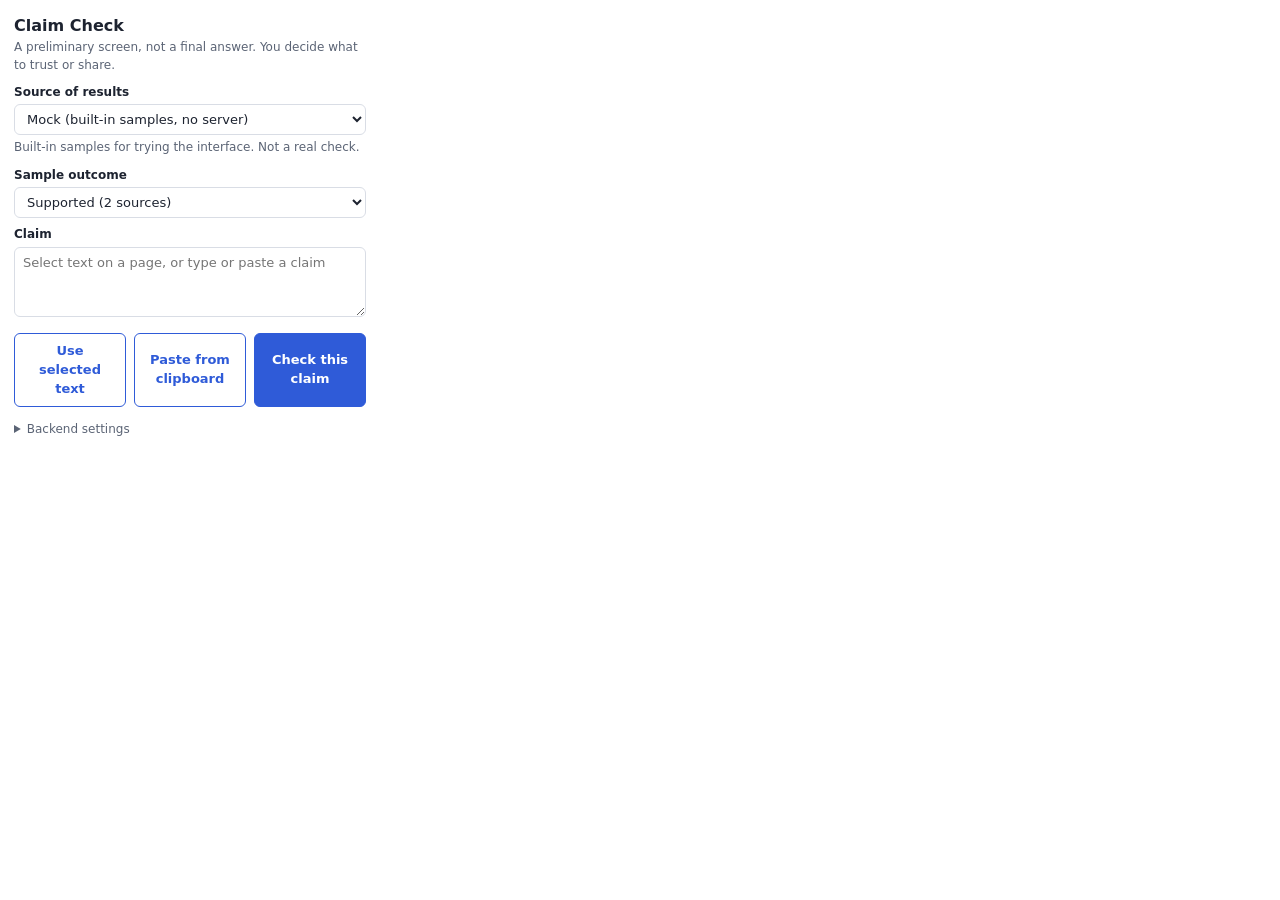
==== apps/browser-extension/popup.html @ 76a412b1 "Add mock browser extension and fixture-replay backend Manifest V3 popup with mock, benchmark-replay " ====
<!doctype html>
<html lang="en">
<head>
  <meta charset="utf-8">
  <meta name="viewport" content="width=device-width, initial-scale=1">
  <title>Claim Check</title>
  <link rel="stylesheet" href="popup.css">
</head>
<body>
  <header>
    <h1>Claim Check</h1>
    <p class="sub">A preliminary screen, not a final answer. You decide what to trust or share.</p>
  </header>

  <section>
    <label for="mode">Source of results</label>
    <select id="mode">
      <option value="mock">Mock (built-in samples, no server)</option>
      <option value="benchmark">Benchmark demo (saved results, needs server)</option>
      <option value="live">Live (not available yet)</option>
    </select>
    <p id="modeHint" class="hint"></p>

    <div id="scenarioRow" hidden>
      <label for="scenario">Sample outcome</label>
      <select id="scenario"></select>
    </div>

    <label for="claim">Claim</label>
    <textarea id="claim" rows="3" maxlength="2000" placeholder="Select text on a page, or type or paste a claim"></textarea>
    <div class="row">
      <button id="useSelection" type="button" class="secondary">Use selected text</button>
      <button id="pasteClip" type="button" class="secondary">Paste from clipboard</button>
      <button id="check" type="button">Check this claim</button>
    </div>
  </section>

  <section id="result" aria-live="polite"></section>

  <details>
    <summary>Backend settings</summary>
    <label for="backend">Backend URL</label>
    <input id="backend" value="http://127.0.0.1:8000">
  </details>

  <script src="mock.js"></script>
  <script src="popup.js"></script>
</body>
</html>
---- apps/browser-extension/popup.css ----
:root {
  --bg: #ffffff; --fg: #1d2330; --muted: #5b6475; --line: #d9dde5; --card: #f6f7f9;
  --accent: #2f5bd8; --accent-fg: #ffffff;
  --supported: #17713a; --refuted: #a8271f; --nei: #5b6475; --conflict: #8a5a00; --warn: #8a5a00;
}
@media (prefers-color-scheme: dark) {
  :root { --bg: #171a21; --fg: #e8eaf0; --muted: #a3abbb; --line: #333a49; --card: #20242e;
    --accent: #7d9bff; --accent-fg: #101319;
    --supported: #5fd08a; --refuted: #ff8f86; --nei: #a3abbb; --conflict: #f0b84d; --warn: #f0b84d; }
}
* { box-sizing: border-box; }
body { width: 380px; margin: 0; padding: 14px; background: var(--bg); color: var(--fg);
  font: 13px/1.45 system-ui, -apple-system, "Segoe UI", sans-serif; }
h1 { font-size: 16px; margin: 0 0 2px; }
.sub, .hint { color: var(--muted); margin: 0 0 10px; font-size: 12px; }
.hint { margin: 4px 0 10px; }
label { display: block; font-weight: 600; margin: 8px 0 3px; font-size: 12px; }
select, textarea, input { width: 100%; padding: 6px 8px; border: 1px solid var(--line);
  border-radius: 6px; background: var(--bg); color: var(--fg); font: inherit; }
textarea { resize: vertical; }
.row { display: flex; gap: 8px; margin-top: 10px; }
button { flex: 1; padding: 8px 10px; border-radius: 6px; border: 1px solid var(--accent);
  background: var(--accent); color: var(--accent-fg); font: inherit; font-weight: 600; cursor: pointer; }
button.secondary { background: transparent; color: var(--accent); }
button:disabled { opacity: .55; cursor: default; }
:focus-visible { outline: 2px solid var(--accent); outline-offset: 2px; }
#result { margin-top: 14px; }
.card { background: var(--card); border: 1px solid var(--line); border-radius: 8px; padding: 10px 12px; }
.badge { display: inline-block; font-size: 11px; padding: 1px 7px; border: 1px solid var(--line);
  border-radius: 999px; color: var(--muted); margin-bottom: 6px; }
.verdict { font-size: 15px; font-weight: 700; margin: 2px 0 4px; }
.verdict.Supported { color: var(--supported); }
.verdict.Refuted { color: var(--refuted); }
.verdict.NEI { color: var(--nei); }
.verdict.Conflicting { color: var(--conflict); }
.note { color: var(--muted); margin: 4px 0 0; }
.msg-warn { border-color: var(--warn); }
.msg-warn .title { color: var(--warn); font-weight: 700; }
.msg-error { border-color: var(--refuted); }
.msg-error .title { color: var(--refuted); font-weight: 700; }
h2 { font-size: 12px; margin: 12px 0 6px; color: var(--muted); text-transform: uppercase; letter-spacing: .04em; }
ol { list-style: none; margin: 0; padding: 0; }
li.src { border: 1px solid var(--line); border-radius: 8px; padding: 8px 10px; margin-bottom: 8px; }
li.src .rank { font-size: 11px; color: var(--muted); }
li.src blockquote { margin: 3px 0 4px; padding-left: 8px; border-left: 3px solid var(--line); }
li.src a { color: var(--accent); word-break: break-all; font-size: 12px; }
details { margin-top: 14px; }
summary { cursor: pointer; color: var(--muted); font-size: 12px; }
.spinner { display: inline-block; width: 12px; height: 12px; margin-right: 6px; vertical-align: -2px;
  border: 2px solid var(--line); border-top-color: var(--accent); border-radius: 50%;
  animation: spin .8s linear infinite; }
@keyframes spin { to { transform: rotate(360deg); } }
@media (prefers-reduced-motion: reduce) { .spinner { animation: none; } }
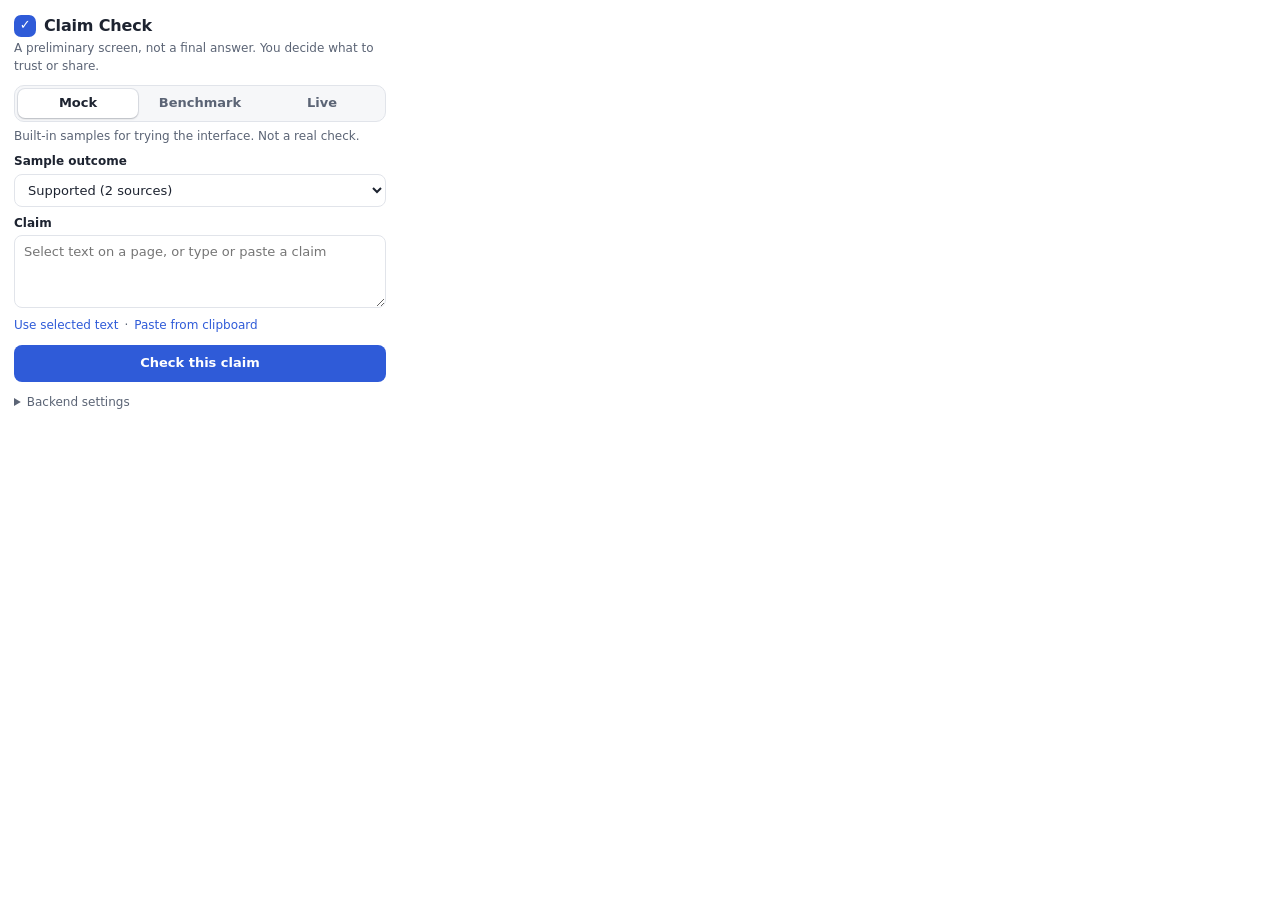
==== commit 99eadf5c: "Add baseline model adapter and redesign popup Run the saved BM25-top-3 DistilBERT baseline on offici" ====
--- a/apps/browser-extension/popup.html
+++ b/apps/browser-extension/popup.html
@@ -8,36 +8,38 @@
 </head>
 <body>
   <header>
-    <h1>Claim Check</h1>
+    <h1><span class="logo" aria-hidden="true">✓</span>Claim Check</h1>
     <p class="sub">A preliminary screen, not a final answer. You decide what to trust or share.</p>
   </header>
 
   <section>
-    <label for="mode">Source of results</label>
-    <select id="mode">
-      <option value="mock">Mock (built-in samples, no server)</option>
-      <option value="benchmark">Benchmark demo (saved results, needs server)</option>
-      <option value="live">Live (not available yet)</option>
-    </select>
+    <input type="hidden" id="mode" value="mock">
+    <div class="seg" role="radiogroup" aria-label="Source of results">
+      <button type="button" role="radio" data-mode="mock" aria-checked="true">Mock</button>
+      <button type="button" role="radio" data-mode="benchmark" aria-checked="false">Benchmark</button>
+      <button type="button" role="radio" data-mode="live" aria-checked="false">Live</button>
+    </div>
     <p id="modeHint" class="hint"></p>
 
     <div id="scenarioRow" hidden>
-      <label for="scenario">Sample outcome</label>
+      <label for="scenario" id="scenarioLabel">Sample outcome</label>
+      <input id="search" type="search" placeholder="Search demo claims" hidden>
       <select id="scenario"></select>
     </div>
 
     <label for="claim">Claim</label>
     <textarea id="claim" rows="3" maxlength="2000" placeholder="Select text on a page, or type or paste a claim"></textarea>
-    <div class="row">
-      <button id="useSelection" type="button" class="secondary">Use selected text</button>
-      <button id="pasteClip" type="button" class="secondary">Paste from clipboard</button>
-      <button id="check" type="button">Check this claim</button>
+    <div class="tools">
+      <button id="useSelection" type="button" class="link">Use selected text</button>
+      <span aria-hidden="true">·</span>
+      <button id="pasteClip" type="button" class="link">Paste from clipboard</button>
     </div>
+    <button id="check" type="button" class="primary">Check this claim</button>
   </section>
 
   <section id="result" aria-live="polite"></section>
 
-  <details>
+  <details class="settings">
     <summary>Backend settings</summary>
     <label for="backend">Backend URL</label>
     <input id="backend" value="http://127.0.0.1:8000">
--- a/apps/browser-extension/popup.css
+++ b/apps/browser-extension/popup.css
@@ -1,5 +1,5 @@
 :root {
-  --bg: #ffffff; --fg: #1d2330; --muted: #5b6475; --line: #d9dde5; --card: #f6f7f9;
+  --bg: #ffffff; --fg: #1d2330; --muted: #5b6475; --line: #e1e4ea; --card: #f6f7f9;
   --accent: #2f5bd8; --accent-fg: #ffffff;
   --supported: #17713a; --refuted: #a8271f; --nei: #5b6475; --conflict: #8a5a00; --warn: #8a5a00;
 }
@@ -9,45 +9,90 @@
     --supported: #5fd08a; --refuted: #ff8f86; --nei: #a3abbb; --conflict: #f0b84d; --warn: #f0b84d; }
 }
 * { box-sizing: border-box; }
-body { width: 380px; margin: 0; padding: 14px; background: var(--bg); color: var(--fg);
+body { width: 400px; margin: 0; padding: 14px 14px 12px; background: var(--bg); color: var(--fg);
   font: 13px/1.45 system-ui, -apple-system, "Segoe UI", sans-serif; }
-h1 { font-size: 16px; margin: 0 0 2px; }
-.sub, .hint { color: var(--muted); margin: 0 0 10px; font-size: 12px; }
-.hint { margin: 4px 0 10px; }
+
+header { margin-bottom: 10px; }
+h1 { display: flex; align-items: center; gap: 8px; font-size: 16px; margin: 0; letter-spacing: -.01em; }
+.logo { display: inline-grid; place-items: center; width: 22px; height: 22px; border-radius: 7px;
+  background: var(--accent); color: var(--accent-fg); font-size: 13px; font-weight: 800; }
+.sub { color: var(--muted); margin: 3px 0 0; font-size: 12px; }
+.hint { color: var(--muted); margin: 6px 0 8px; font-size: 12px; min-height: 16px; }
+
+/* Chrome caps popups near 600px tall: once a result is showing, drop the explanatory lines. */
+body:has(#result:not(:empty)) .sub, body:has(#result:not(:empty)) .hint { display: none; }
+body:has(#result:not(:empty)) textarea { min-height: 44px; }
+
+/* segmented mode control */
+.seg { display: flex; gap: 2px; padding: 3px; background: var(--card); border: 1px solid var(--line); border-radius: 10px; }
+.seg button { flex: 1; padding: 5px 8px; border: 0; border-radius: 7px; background: transparent;
+  color: var(--muted); font: inherit; font-weight: 600; cursor: pointer; }
+.seg button[aria-checked="true"] { background: var(--bg); color: var(--fg);
+  box-shadow: 0 1px 2px rgba(0, 0, 0, .18), 0 0 0 1px var(--line); }
+
 label { display: block; font-weight: 600; margin: 8px 0 3px; font-size: 12px; }
-select, textarea, input { width: 100%; padding: 6px 8px; border: 1px solid var(--line);
-  border-radius: 6px; background: var(--bg); color: var(--fg); font: inherit; }
-textarea { resize: vertical; }
-.row { display: flex; gap: 8px; margin-top: 10px; }
-button { flex: 1; padding: 8px 10px; border-radius: 6px; border: 1px solid var(--accent);
-  background: var(--accent); color: var(--accent-fg); font: inherit; font-weight: 600; cursor: pointer; }
-button.secondary { background: transparent; color: var(--accent); }
+select, textarea, input:not([type="hidden"]) { width: 100%; padding: 7px 9px; border: 1px solid var(--line);
+  border-radius: 8px; background: var(--bg); color: var(--fg); font: inherit; }
+#search { margin-bottom: 6px; }
+textarea { resize: vertical; min-height: 58px; }
+textarea:read-only { background: var(--card); }
+
+.tools { display: flex; align-items: center; gap: 6px; margin: 4px 0 10px; color: var(--muted); font-size: 12px; }
+button.link { padding: 0; border: 0; background: none; color: var(--accent); font: inherit; font-size: 12px;
+  cursor: pointer; }
+button.link:hover { text-decoration: underline; }
+button.primary { width: 100%; padding: 9px 12px; border-radius: 8px; border: 0; background: var(--accent);
+  color: var(--accent-fg); font: inherit; font-weight: 700; cursor: pointer; }
+button.primary:hover:not(:disabled) { filter: brightness(1.07); }
 button:disabled { opacity: .55; cursor: default; }
 :focus-visible { outline: 2px solid var(--accent); outline-offset: 2px; }
-#result { margin-top: 14px; }
-.card { background: var(--card); border: 1px solid var(--line); border-radius: 8px; padding: 10px 12px; }
-.badge { display: inline-block; font-size: 11px; padding: 1px 7px; border: 1px solid var(--line);
-  border-radius: 999px; color: var(--muted); margin-bottom: 6px; }
-.verdict { font-size: 15px; font-weight: 700; margin: 2px 0 4px; }
-.verdict.Supported { color: var(--supported); }
-.verdict.Refuted { color: var(--refuted); }
-.verdict.NEI { color: var(--nei); }
-.verdict.Conflicting { color: var(--conflict); }
-.note { color: var(--muted); margin: 4px 0 0; }
+
+#result { margin-top: 12px; }
+#result:empty { margin: 0; }
+.card { background: var(--card); border: 1px solid var(--line); border-radius: 10px; padding: 10px 12px; }
+.badge { display: inline-block; font-size: 11px; padding: 1px 8px; border: 1px solid var(--line);
+  border-radius: 999px; color: var(--muted); margin-bottom: 8px; background: var(--bg); }
+.note { color: var(--muted); margin: 6px 0 0; font-size: 12px; }
+
+/* verdict banner */
+.card.verdict-card { --vc: var(--nei); border-left: 4px solid var(--vc);
+  background: color-mix(in srgb, var(--vc) 9%, var(--bg)); }
+.verdict-card.Supported { --vc: var(--supported); }
+.verdict-card.Refuted { --vc: var(--refuted); }
+.verdict-card.NEI { --vc: var(--nei); }
+.verdict-card.Conflicting { --vc: var(--conflict); }
+.verdict { display: flex; align-items: center; gap: 8px; color: var(--vc); font-size: 17px; font-weight: 800; margin: 0 0 4px; }
+.verdict .icon { display: inline-grid; place-items: center; width: 22px; height: 22px; border-radius: 50%;
+  background: var(--vc); color: var(--bg); font-size: 13px; line-height: 1; }
+.claimline { color: var(--muted); font-size: 12px; margin: 0 0 6px; }
+
 .msg-warn { border-color: var(--warn); }
 .msg-warn .title { color: var(--warn); font-weight: 700; }
 .msg-error { border-color: var(--refuted); }
 .msg-error .title { color: var(--refuted); font-weight: 700; }
-h2 { font-size: 12px; margin: 12px 0 6px; color: var(--muted); text-transform: uppercase; letter-spacing: .04em; }
+
+h2 { font-size: 11px; margin: 12px 0 6px; color: var(--muted); text-transform: uppercase; letter-spacing: .06em; }
 ol { list-style: none; margin: 0; padding: 0; }
-li.src { border: 1px solid var(--line); border-radius: 8px; padding: 8px 10px; margin-bottom: 8px; }
-li.src .rank { font-size: 11px; color: var(--muted); }
-li.src blockquote { margin: 3px 0 4px; padding-left: 8px; border-left: 3px solid var(--line); }
-li.src a { color: var(--accent); word-break: break-all; font-size: 12px; }
-details { margin-top: 14px; }
-summary { cursor: pointer; color: var(--muted); font-size: 12px; }
+details.src { border: 1px solid var(--line); border-radius: 10px; margin-bottom: 6px; background: var(--bg); }
+details.src summary { list-style: none; cursor: pointer; padding: 8px 10px; }
+details.src summary::-webkit-details-marker { display: none; }
+.src-head { display: flex; align-items: center; gap: 6px; font-size: 11px; color: var(--muted); }
+.src-rank { display: inline-grid; place-items: center; width: 18px; height: 18px; border-radius: 50%;
+  background: var(--accent); color: var(--accent-fg); font-weight: 700; }
+.src-domain { font-weight: 600; color: var(--fg); overflow: hidden; text-overflow: ellipsis; white-space: nowrap; }
+.src-chev { margin-left: auto; transition: transform .15s; }
+details.src[open] .src-chev { transform: rotate(90deg); }
+.preview { margin-top: 4px; display: -webkit-box; -webkit-line-clamp: 2; -webkit-box-orient: vertical; overflow: hidden; }
+details.src[open] .preview { display: none; }
+.src-body { padding: 0 10px 10px; }
+.src-body blockquote { margin: 0 0 6px; padding-left: 8px; border-left: 3px solid var(--line); max-height: 180px; overflow: auto; }
+.src-body a { color: var(--accent); word-break: break-all; font-size: 12px; }
+
+details.settings { margin-top: 12px; }
+details.settings summary { cursor: pointer; color: var(--muted); font-size: 12px; }
+
 .spinner { display: inline-block; width: 12px; height: 12px; margin-right: 6px; vertical-align: -2px;
   border: 2px solid var(--line); border-top-color: var(--accent); border-radius: 50%;
   animation: spin .8s linear infinite; }
 @keyframes spin { to { transform: rotate(360deg); } }
-@media (prefers-reduced-motion: reduce) { .spinner { animation: none; } }
+@media (prefers-reduced-motion: reduce) { .spinner { animation: none; } .src-chev { transition: none; } }
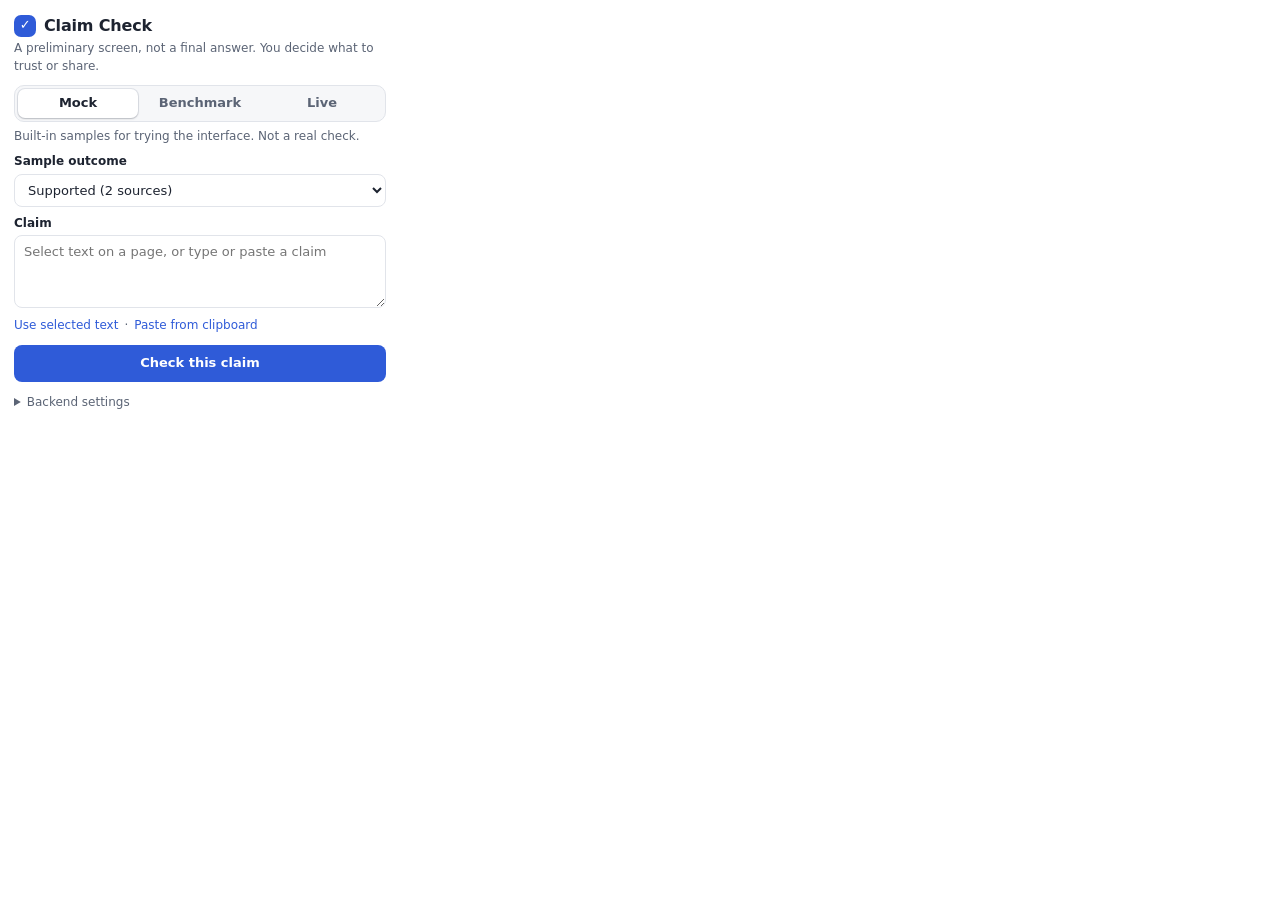
==== commit 20cebdfc: "Add selectable benchmark model pipelines to extension and Colab backend" ====
--- a/apps/browser-extension/popup.html
+++ b/apps/browser-extension/popup.html
@@ -20,6 +20,12 @@
       <button type="button" role="radio" data-mode="live" aria-checked="false">Live</button>
     </div>
     <p id="modeHint" class="hint"></p>
+
+    <div id="modelRow" hidden>
+      <label for="model">Model / evidence pipeline</label>
+      <select id="model" aria-describedby="modelHint" disabled></select>
+      <p id="modelHint" class="hint">Connecting to the backend…</p>
+    </div>
 
     <div id="scenarioRow" hidden>
       <label for="scenario" id="scenarioLabel">Sample outcome</label>
